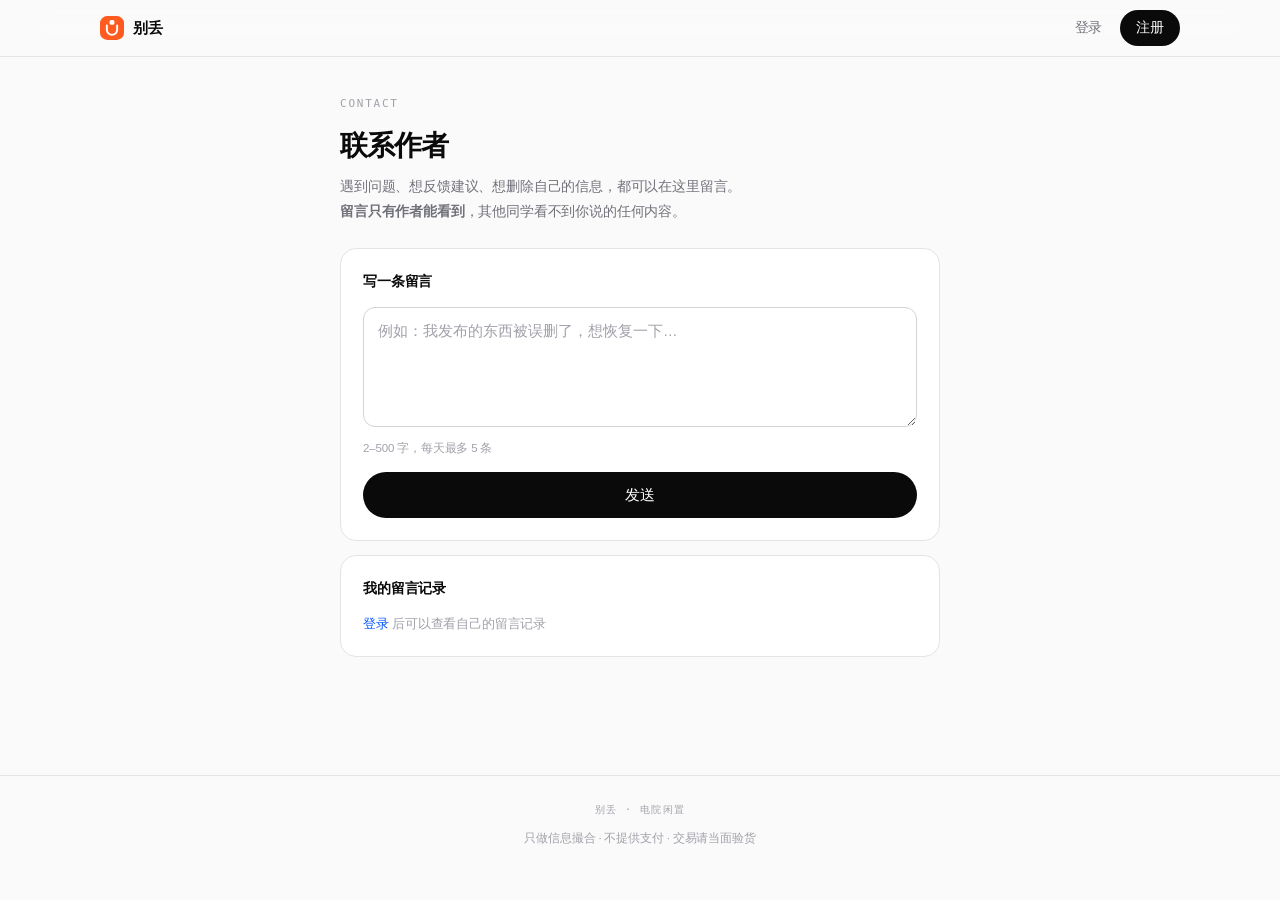
==== contact.html @ eb4ab4c1 "新增公告弹窗、联系作者、我的消息、站点状态显示，分类加校园服务" ====
<!DOCTYPE html>
<html lang="zh-CN">
<head>
<meta charset="UTF-8">
<meta name="viewport" content="width=device-width,initial-scale=1,viewport-fit=cover">
<meta name="theme-color" content="#fafafa">
<title>联系作者 · 别丢</title>
<link rel="stylesheet" href="assets/app.css">
</head>
<body>

<nav class="nav">
  <div class="nav-in">
    <a class="brand" href="index.html">
      <svg class="mark" viewBox="0 0 56 56" aria-hidden="true"><rect width="56" height="56" rx="17" fill="#FF5A1F"/><path d="M16 22v10a12 12 0 0 0 24 0V22" fill="none" stroke="#fff" stroke-width="4.6" stroke-linecap="round"/><rect x="22.4" y="9.2" width="11.2" height="11.2" rx="3.6" fill="#fff"/></svg>别丢
    </a>
    <div class="nav-links" id="navActions"></div>
  </div>
</nav>

<main class="wrap" style="max-width:640px;padding-top:38px">
  <div class="kicker" style="margin-bottom:12px">CONTACT</div>
  <h1 style="font-size:28px;letter-spacing:-.03em;margin-bottom:8px">联系作者</h1>
  <p style="font-size:13.5px;color:var(--ink-2);line-height:1.8;margin-bottom:24px">
    遇到问题、想反馈建议、想删除自己的信息，都可以在这里留言。<br>
    <strong>留言只有作者能看到</strong>，其他同学看不到你说的任何内容。
  </p>

  <div id="alert"></div>

  <div class="panel">
    <h2>写一条留言</h2>
    <form id="fbForm">
      <div class="field">
        <textarea id="fbBody" maxlength="500" placeholder="例如：我发布的东西被误删了，想恢复一下…" style="min-height:120px"></textarea>
        <div class="hint">2–500 字，每天最多 5 条</div>
      </div>
      <button class="btn block" id="fbBtn" type="submit">发送</button>
    </form>
  </div>

  <div class="panel">
    <h2>我的留言记录</h2>
    <div id="myList"><p style="font-size:13px;color:var(--ink-3)">加载中…</p></div>
  </div>
</main>

<footer class="foot">
  <div class="in">
    <div class="mono">别丢 · 电院闲置</div>
    <p>只做信息撮合 · 不提供支付 · 交易请当面验货</p>
  </div>
</footer>

<script src="assets/api.js"></script>
<script src="assets/auth.js"></script>
<script>
function renderList(rows) {
  const box = document.getElementById('myList');
  if (!rows.length) {
    box.innerHTML = '<p style="font-size:13px;color:var(--ink-3)">还没有留言过。有问题随时写给我们。</p>';
    return;
  }
  box.innerHTML = rows.map(r => `
    <div class="msg">
      <div class="txt">${esc(r.body)}</div>
      <div class="when">${esc(r.created_at)}</div>
      ${r.reply ? `<div style="margin-top:10px;background:var(--surface-2);border-radius:10px;padding:11px 13px">
        <div style="font-size:11.5px;color:var(--ink-3);margin-bottom:4px">作者回复</div>
        <div style="font-size:13.5px;line-height:1.7">${esc(r.reply)}</div></div>` : ''}
    </div>`).join('');
}

async function loadMy() {
  if (!Auth.logged) {
    document.getElementById('myList').innerHTML =
      '<p style="font-size:13px;color:var(--ink-3)"><a href="login.html?next=contact.html" style="color:var(--accent)">登录</a> 后可以查看自己的留言记录</p>';
    return;
  }
  try {
    const r = await api('/my/feedback');
    renderList(r.feedback);
  } catch (e) {
    document.getElementById('myList').innerHTML = `<p style="font-size:13px;color:var(--ink-3)">${esc(e.message)}</p>`;
  }
}

document.getElementById('fbForm').onsubmit = async (e) => {
  e.preventDefault();
  if (!Auth.requireLogin('contact.html')) return;
  const body = document.getElementById('fbBody').value.trim();
  const box = document.getElementById('alert');
  box.innerHTML = '';
  if (body.length < 2) { box.innerHTML = '<div class="alert err">至少写两个字</div>'; return; }

  const btn = document.getElementById('fbBtn');
  btn.disabled = true;
  btn.textContent = '发送中…';
  try {
    await api('/feedback', { method: 'POST', body: { body } });
    document.getElementById('fbBody').value = '';
    box.innerHTML = '<div class="alert ok">已收到，作者会尽快查看</div>';
    loadMy();
  } catch (err) {
    box.innerHTML = `<div class="alert err">${esc(err.message)}</div>`;
  } finally {
    btn.disabled = false;
    btn.textContent = '发送';
  }
};

(async function () {
  await paintNav();
  await loadMy();
})();
</script>
</body>
</html>
---- assets/app.css ----
/* ============================================================
   校园二手 · 设计系统
   简约 / 高级 / 高科技感
   ============================================================ */

:root{
  /* 色彩 */
  --bg:#fafafa;
  --surface:#ffffff;
  --surface-2:#f4f4f5;
  --ink:#0a0a0b;
  --ink-2:#71717a;
  --ink-3:#a1a1aa;
  --line:#e4e4e7;
  --line-strong:#d4d4d8;
  --accent:#0055ff;
  --accent-2:#00c2ff;
  --accent-soft:rgba(0,85,255,.07);
  --danger:#d70015;
  --success:#0a7d32;
  --warn:#8a6100;

  /* 字体 */
  --font:-apple-system,BlinkMacSystemFont,"PingFang SC","SF Pro SC","Helvetica Neue",Arial,sans-serif;
  --mono:"SF Mono",ui-monospace,SFMono-Regular,Menlo,"JetBrains Mono",monospace;

  /* 圆角 */
  --r-sm:8px;
  --r-md:12px;
  --r-lg:16px;
  --r-xl:22px;

  /* 阴影（极轻） */
  --shadow-1:0 1px 2px rgba(0,0,0,.04);
  --shadow-2:0 8px 24px -12px rgba(0,0,0,.12);
}

*{margin:0;padding:0;box-sizing:border-box;-webkit-tap-highlight-color:transparent}
html{-webkit-text-size-adjust:100%}

body{
  font-family:var(--font);
  background:var(--bg);
  color:var(--ink);
  font-size:15px;
  line-height:1.55;
  letter-spacing:-.011em;
  -webkit-font-smoothing:antialiased;
  font-variant-numeric:tabular-nums;
}

a{color:inherit;text-decoration:none}
button,input,textarea,select{font-family:inherit}

/* ============ 导航 ============ */
.nav{
  position:sticky;top:0;z-index:50;
  background:rgba(250,250,250,.82);
  -webkit-backdrop-filter:saturate(180%) blur(20px);
  backdrop-filter:saturate(180%) blur(20px);
  border-bottom:1px solid var(--line);
}
.nav-in{
  max-width:1120px;margin:0 auto;height:56px;
  display:flex;align-items:center;justify-content:space-between;
  padding:0 20px;
}
.brand{display:flex;align-items:center;gap:9px;font-size:15px;font-weight:600;letter-spacing:-.02em}
.brand .mark{
  width:24px;height:24px;flex-shrink:0;display:block;
}
.nav-links{display:flex;align-items:center;gap:6px}
.nav-links a{
  font-size:13.5px;color:var(--ink-2);padding:7px 12px;border-radius:8px;
  transition:color .15s,background .15s;
}
.nav-links a:hover{color:var(--ink);background:var(--surface-2)}
.nav-links a.primary{
  background:var(--ink);color:#fff;font-weight:500;padding:8px 16px;border-radius:999px;
}
.nav-links a.primary:hover{opacity:.86}

/* ============ Hero ============ */
.hero{position:relative;overflow:hidden;border-bottom:1px solid var(--line)}
.hero::before{
  content:"";position:absolute;inset:0;
  background:
    radial-gradient(720px circle at 50% -20%,rgba(0,85,255,.09),transparent 62%),
    linear-gradient(to bottom,transparent,rgba(250,250,250,.6));
  pointer-events:none;
}
.hero::after{
  content:"";position:absolute;inset:0;
  background-image:
    linear-gradient(rgba(0,0,0,.028) 1px,transparent 1px),
    linear-gradient(90deg,rgba(0,0,0,.028) 1px,transparent 1px);
  background-size:34px 34px;
  -webkit-mask-image:radial-gradient(600px circle at 50% 0%,#000 20%,transparent 78%);
  mask-image:radial-gradient(600px circle at 50% 0%,#000 20%,transparent 78%);
  pointer-events:none;
}
.hero-in{
  position:relative;z-index:1;
  max-width:1120px;margin:0 auto;padding:56px 20px 36px;
}
.kicker{
  font-family:var(--mono);font-size:11px;letter-spacing:.16em;
  text-transform:uppercase;color:var(--ink-3);margin-bottom:16px;
}
.hero h1{
  font-size:clamp(28px,6vw,44px);line-height:1.12;font-weight:600;
  letter-spacing:-.035em;margin-bottom:14px;
}
.hero h1 em{
  font-style:normal;
  background:linear-gradient(100deg,var(--accent),var(--accent-2));
  -webkit-background-clip:text;background-clip:text;color:transparent;
}
.hero p{font-size:14.5px;color:var(--ink-2);max-width:34em;line-height:1.7}

/* 搜索 */
.search{
  position:relative;max-width:460px;margin-top:26px;
}
.search input{
  width:100%;height:46px;border:1px solid var(--line-strong);border-radius:var(--r-md);
  background:var(--surface);padding:0 16px 0 42px;font-size:14.5px;color:var(--ink);
  outline:none;transition:border-color .15s,box-shadow .15s;
}
.search input::placeholder{color:var(--ink-3)}
.search input:focus{border-color:var(--accent);box-shadow:0 0 0 3px var(--accent-soft)}
.search .ico{
  position:absolute;left:15px;top:50%;transform:translateY(-50%);
  width:15px;height:15px;border:1.5px solid var(--ink-3);border-radius:50%;
}
.search .ico::after{
  content:"";position:absolute;right:-4px;bottom:-3px;width:6px;height:1.5px;
  background:var(--ink-3);transform:rotate(45deg);border-radius:2px;
}

/* ============ 主体 ============ */
.wrap{max-width:1120px;margin:0 auto;padding:0 20px 64px}

/* 分类 */
.chips{
  display:flex;gap:8px;overflow-x:auto;padding:20px 0 22px;
  scrollbar-width:none;-webkit-overflow-scrolling:touch;
}
.chips::-webkit-scrollbar{display:none}
.chip{
  flex:0 0 auto;font-size:13px;padding:8px 15px;border-radius:999px;
  border:1px solid var(--line);background:var(--surface);color:var(--ink-2);
  transition:all .16s;white-space:nowrap;
}
.chip:hover{border-color:var(--line-strong);color:var(--ink)}
.chip.on{background:var(--ink);border-color:var(--ink);color:#fff;font-weight:500}

/* 网格 */
.grid{
  display:grid;gap:14px;
  grid-template-columns:repeat(2,minmax(0,1fr));
}
@media(min-width:600px){.grid{grid-template-columns:repeat(3,minmax(0,1fr));gap:18px}}
@media(min-width:960px){.grid{grid-template-columns:repeat(4,minmax(0,1fr))}}

/* 商品卡片 */
.card{
  display:flex;flex-direction:column;
  background:var(--surface);border:1px solid var(--line);border-radius:var(--r-lg);
  overflow:hidden;transition:border-color .18s,transform .18s,box-shadow .18s;
}
.card:hover{
  border-color:var(--line-strong);
  transform:translateY(-2px);
  box-shadow:var(--shadow-2);
}
.card .shot{
  position:relative;width:100%;aspect-ratio:1/1;background:var(--surface-2);overflow:hidden;
}
.card .shot img{width:100%;height:100%;object-fit:cover;display:block}
.card .shot .none{
  position:absolute;inset:0;display:grid;place-items:center;
  font-family:var(--mono);font-size:10px;letter-spacing:.14em;color:var(--ink-3);
}
.card .body{padding:12px 13px 14px;display:flex;flex-direction:column;gap:6px;flex:1}
.card .title{
  font-size:13.5px;font-weight:500;line-height:1.42;letter-spacing:-.01em;
  display:-webkit-box;-webkit-line-clamp:2;-webkit-box-orient:vertical;overflow:hidden;
  min-height:38px;
}
.card .price{
  font-family:var(--mono);font-size:15px;font-weight:600;letter-spacing:-.02em;
}
.card .price small{font-size:11px;font-weight:400;color:var(--ink-3);margin-left:2px}
.card .meta{
  display:flex;align-items:center;justify-content:space-between;
  font-size:11px;color:var(--ink-3);margin-top:auto;
}
.card .cat{
  font-family:var(--mono);font-size:9.5px;letter-spacing:.08em;
  text-transform:uppercase;color:var(--ink-3);
  border:1px solid var(--line);border-radius:5px;padding:2px 6px;
}

/* 状态徽章 */
.badge{
  display:inline-flex;align-items:center;gap:5px;
  font-size:11px;padding:3px 9px;border-radius:999px;
  border:1px solid var(--line);color:var(--ink-2);background:var(--surface);
}
.badge::before{
  content:"";width:5px;height:5px;border-radius:50%;background:var(--ink-3);
}
.badge.on::before{background:var(--success)}
.badge.sold::before{background:var(--ink-3)}
.badge.warn::before{background:#d9a300}
.badge.off::before{background:var(--danger)}

/* ============ 面板 / 表单 ============ */
.panel{
  background:var(--surface);border:1px solid var(--line);
  border-radius:var(--r-lg);padding:22px 22px;margin-bottom:14px;
}
.panel h2{
  font-size:14px;font-weight:600;letter-spacing:-.01em;margin-bottom:14px;
}
.field{margin-bottom:15px}
.field label{
  display:block;font-size:12px;color:var(--ink-2);margin-bottom:7px;letter-spacing:.01em;
}
.field .hint{font-size:11.5px;color:var(--ink-3);margin-top:6px;line-height:1.6}
input[type=text],input[type=password],input[type=number],textarea,select{
  width:100%;border:1px solid var(--line-strong);border-radius:var(--r-md);
  background:var(--surface);padding:12px 14px;font-size:14.5px;color:var(--ink);
  outline:none;transition:border-color .15s,box-shadow .15s;
}
input:focus,textarea:focus,select:focus{
  border-color:var(--accent);box-shadow:0 0 0 3px var(--accent-soft);
}
input::placeholder,textarea::placeholder{color:var(--ink-3)}
textarea{resize:vertical;min-height:96px;line-height:1.6}

/* 按钮 */
.btn{
  display:inline-flex;align-items:center;justify-content:center;
  height:46px;padding:0 24px;border-radius:999px;border:none;
  background:var(--ink);color:#fff;font-size:14.5px;font-weight:500;
  cursor:pointer;transition:opacity .15s,transform .1s;
}
.btn:hover{opacity:.87}
.btn:active{transform:scale(.985)}
.btn[disabled]{opacity:.45;pointer-events:none}
.btn.block{width:100%}
.btn.ghost{background:var(--surface);color:var(--ink);border:1px solid var(--line-strong)}
.btn.ghost:hover{background:var(--surface-2)}
.btn.danger{background:var(--surface);color:var(--danger);border:1px solid #f0c9c6}
.btn.sm{height:34px;padding:0 14px;font-size:12.5px}

/* 提示 */
.alert{padding:11px 14px;border-radius:var(--r-sm);font-size:13px;line-height:1.6;margin-bottom:14px}
.alert.err{background:#fff2f1;color:var(--danger)}
.alert.ok{background:#f0f9f1;color:var(--success)}
.alert.info{background:var(--surface-2);color:var(--ink-2)}

/* 空状态 */
.empty{
  text-align:center;padding:80px 20px;color:var(--ink-3);
}
.empty .big{
  font-family:var(--mono);font-size:11px;letter-spacing:.2em;text-transform:uppercase;
  margin-bottom:12px;color:var(--ink-3);
}
.empty p{font-size:13.5px;line-height:1.8}

/* 页脚 */
.foot{
  border-top:1px solid var(--line);margin-top:40px;
  padding:26px 20px 40px;text-align:center;
}
.foot .in{max-width:1120px;margin:0 auto}
.foot p{font-size:11.5px;color:var(--ink-3);line-height:1.9}
.foot a{color:var(--ink-2)}
.foot .mono{font-family:var(--mono);font-size:10px;letter-spacing:.14em;text-transform:uppercase;
  color:var(--ink-3);margin-bottom:10px}

/* 详情页 */
.detail{display:grid;gap:22px;padding-top:26px}
@media(min-width:860px){.detail{grid-template-columns:1.25fr 1fr;align-items:start}}
.gallery{border-radius:var(--r-xl);overflow:hidden;border:1px solid var(--line);background:var(--surface)}
.gallery img{width:100%;display:block}
.gallery .ph{aspect-ratio:1/1;display:grid;place-items:center;color:var(--ink-3);
  font-family:var(--mono);font-size:10px;letter-spacing:.16em;background:var(--surface-2)}
.detail h1{font-size:24px;font-weight:600;letter-spacing:-.03em;line-height:1.3;margin-bottom:10px}
.price-xl{
  font-family:var(--mono);font-size:34px;font-weight:600;letter-spacing:-.04em;margin:16px 0 6px;
}
.price-xl small{font-size:13px;font-weight:400;color:var(--ink-3);margin-left:4px}
.desc{
  white-space:pre-wrap;font-size:14px;line-height:1.8;color:var(--ink-2);margin-top:6px;
}
.kv{display:flex;gap:10px;font-size:12.5px;color:var(--ink-2);flex-wrap:wrap;margin-top:12px}
.kv span{display:inline-flex;align-items:center;gap:5px}

/* 留言 */
.msg{padding:14px 0;border-top:1px solid var(--line)}
.msg:first-of-type{border-top:none}
.msg .who{font-size:12.5px;font-weight:600;margin-bottom:5px}
.msg .txt{font-size:14px;line-height:1.7;white-space:pre-wrap;word-break:break-word}
.msg .when{font-family:var(--mono);font-size:10.5px;color:var(--ink-3);margin-top:6px;letter-spacing:.04em}

/* 骨架屏 */
.skel{
  background:linear-gradient(100deg,var(--surface-2) 30%,#ebebee 50%,var(--surface-2) 70%);
  background-size:200% 100%;animation:shimmer 1.4s infinite;
}
@keyframes shimmer{from{background-position:180% 0}to{background-position:-40% 0}}

/* Toast */
.toast{
  position:fixed;left:50%;bottom:80px;transform:translateX(-50%) translateY(8px);
  background:rgba(10,10,11,.92);color:#fff;font-size:13px;
  padding:10px 18px;border-radius:999px;opacity:0;pointer-events:none;
  transition:opacity .2s,transform .2s;z-index:100;white-space:nowrap;
  -webkit-backdrop-filter:blur(10px);backdrop-filter:blur(10px);max-width:90vw;
}
.toast.show{opacity:1;transform:translateX(-50%) translateY(0)}

/* 发布页图片 */
.picker{
  border:1px dashed var(--line-strong);border-radius:var(--r-md);
  padding:18px;text-align:center;color:var(--ink-3);font-size:13px;cursor:pointer;
  transition:border-color .15s,background .15s;
}
.picker:hover{border-color:var(--accent);background:var(--accent-soft);color:var(--accent)}
.thumbs{display:flex;gap:8px;margin-top:10px;flex-wrap:wrap}
.thumb{
  position:relative;width:76px;height:76px;border-radius:var(--r-sm);overflow:hidden;
  border:1px solid var(--line);
}
.thumb img{width:100%;height:100%;object-fit:cover;display:block}
.thumb .x{
  position:absolute;top:2px;right:2px;width:18px;height:18px;border-radius:50%;
  background:rgba(0,0,0,.6);color:#fff;font-size:11px;display:grid;place-items:center;
  cursor:pointer;
}

/* 我的列表 */
.row{
  display:flex;gap:12px;padding:14px;background:var(--surface);
  border:1px solid var(--line);border-radius:var(--r-md);margin-bottom:10px;
}
.row img{width:68px;height:68px;border-radius:var(--r-sm);object-fit:cover;background:var(--surface-2)}
.row .info{flex:1;min-width:0}
.row .t{font-size:14px;font-weight:500;line-height:1.4}
.row .p{font-family:var(--mono);font-size:13.5px;font-weight:600;margin-top:5px}
.row .m{font-size:11.5px;color:var(--ink-3);margin-top:6px;display:flex;gap:8px;align-items:center}

/* 表单底部 */
.form-foot{font-size:11.5px;color:var(--ink-3);line-height:1.8;margin-top:16px;text-align:center}
.form-foot a{color:var(--accent)}

/* 加载条 */
.loadbar{
  position:fixed;top:0;left:0;height:2px;background:var(--accent);
  width:0;z-index:200;transition:width .2s,opacity .3s;
}
.loadbar.done{opacity:0}

/* ============ 开关 ============ */
.switch{position:relative;display:inline-block;width:46px;height:27px;flex-shrink:0}
.switch input{opacity:0;width:0;height:0;position:absolute}
.switch .slider{
  position:absolute;inset:0;cursor:pointer;background:#e4e4e7;border-radius:999px;
  transition:background .22s cubic-bezier(.4,0,.2,1);
}
.switch .slider::before{
  content:"";position:absolute;width:21px;height:21px;left:3px;top:3px;
  background:#fff;border-radius:50%;box-shadow:0 1px 3px rgba(0,0,0,.18);
  transition:transform .24s cubic-bezier(.34,1.4,.64,1);
}
.switch input:checked + .slider{background:#0a7d32}
.switch input:checked + .slider::before{transform:translateX(19px)}
.switch input:focus-visible + .slider{box-shadow:0 0 0 3px var(--accent-soft)}

/* ============ 统计卡 ============ */
.stats{display:grid;grid-template-columns:repeat(4,1fr);gap:8px}
.stat{background:var(--surface);border:1px solid var(--line);border-radius:12px;padding:12px 10px;text-align:center}
.stat .n{font-family:var(--mono);font-size:21px;font-weight:600;letter-spacing:-.03em;line-height:1.2}
.stat .l{font-size:11px;color:var(--ink-3);margin-top:3px}

/* ============ 动效 ============ */
@keyframes pageIn{from{opacity:0}to{opacity:1}}
@keyframes fadeUp{from{opacity:0;transform:translateY(10px)}to{opacity:1;transform:none}}
@keyframes fadeIn{from{opacity:0}to{opacity:1}}

/* 入场动画仅在页面可见时启用（.anim-ready 由 JS 添加） */
.anim-ready body{animation:pageIn .32s ease}

/* 卡片：只淡入，不锁 transform（避免和 hover 冲突） */
.anim-ready .card{animation:fadeIn .42s cubic-bezier(.22,.61,.36,1)}
.anim-ready .card:nth-child(1){animation-delay:.02s}
.anim-ready .card:nth-child(2){animation-delay:.06s}
.anim-ready .card:nth-child(3){animation-delay:.10s}
.anim-ready .card:nth-child(4){animation-delay:.14s}
.anim-ready .card:nth-child(5){animation-delay:.18s}
.anim-ready .card:nth-child(6){animation-delay:.22s}
.anim-ready .card:nth-child(n+7){animation-delay:.26s}

/* 图片淡入 */
.card .shot img,.gallery img{opacity:1}
/* 加载中的骨架底 */
.card .shot{background:var(--surface-2)}
.card .shot img{background:var(--surface-2)}

/* 列表行动效 */
.anim-ready .anim{animation:fadeUp .42s cubic-bezier(.22,.61,.36,1)}

/* 详情页信息块 */
.anim-ready .detail > div:last-child{animation:fadeUp .5s .06s cubic-bezier(.22,.61,.36,1)}

/* 按钮微交互 */
.btn{transition:opacity .16s,transform .12s cubic-bezier(.34,1.4,.64,1),background .16s}
.btn:hover{transform:translateY(-1px)}
.btn:active{transform:scale(.97)}

/* 分类 chip 微交互 */
.chip{transition:background .16s,border-color .16s,color .16s,transform .12s}
.chip:active{transform:scale(.96)}

/* 输入框聚焦轻微上浮 */
input:focus,textarea:focus,select:focus{transform:translateY(-1px)}

/* 面板进入 */
.anim-ready .panel{animation:fadeUp .45s cubic-bezier(.22,.61,.36,1)}
.anim-ready .panel:nth-of-type(2){animation-delay:.05s}
.anim-ready .panel:nth-of-type(3){animation-delay:.1s}

/* 空状态 */
.anim-ready .empty{animation:fadeIn .6s .1s}

/* 尊重系统的"减少动态效果"设置 */
@media (prefers-reduced-motion: reduce){
  *,*::before,*::after{animation:none!important;transition:none!important}
  .card .shot img,.gallery img{opacity:1}
}

/* 图片加载失败时的占位 */
.card .shot.ph-fail::after{
  content:"图片加载失败";
  position:absolute;inset:0;display:grid;place-items:center;
  font-family:var(--mono);font-size:10px;letter-spacing:.1em;color:var(--ink-3);
}
.card .shot{position:relative}
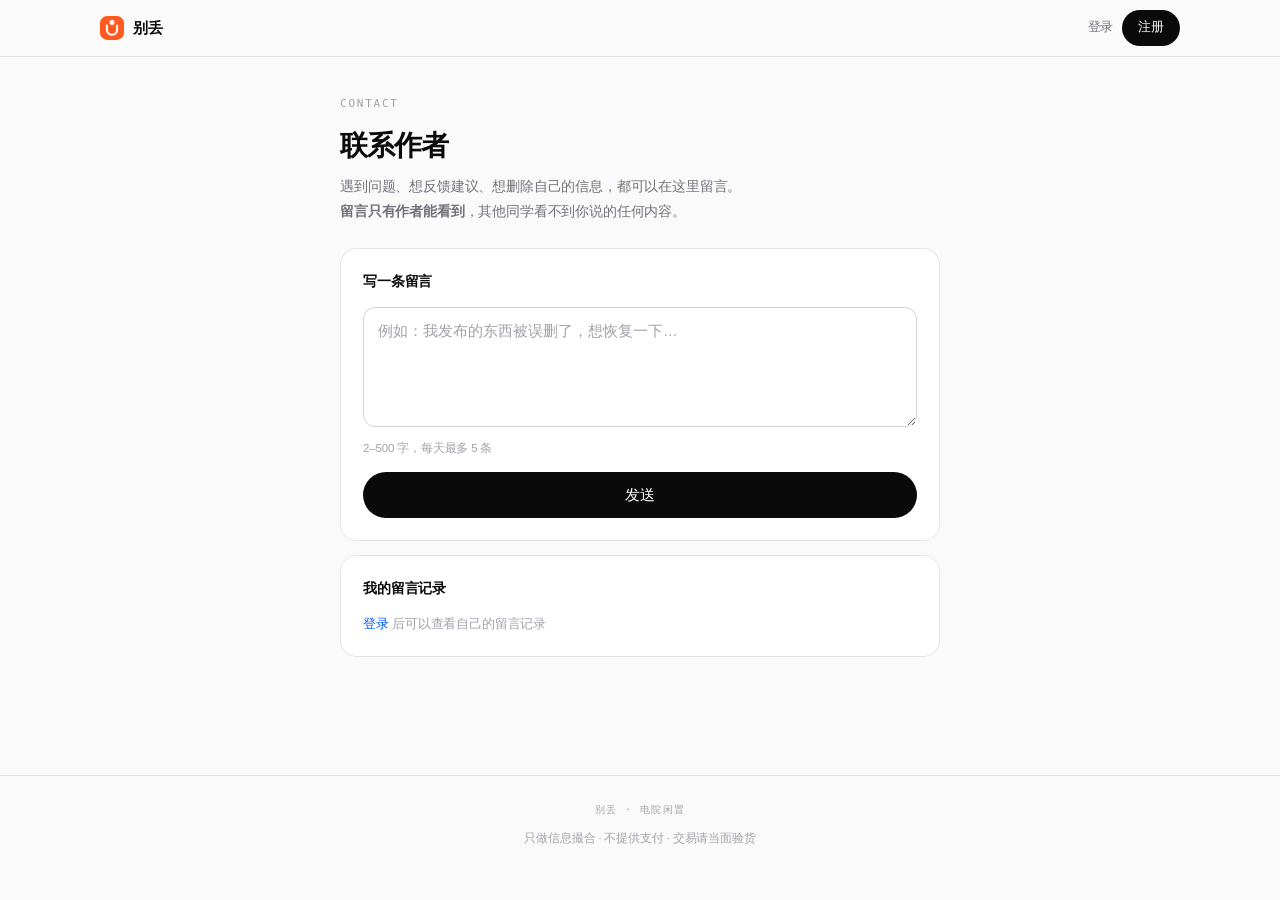
==== commit db819c67: "静态资源加版本号，避免浏览器缓存旧版样式" ====
--- a/contact.html
+++ b/contact.html
@@ -5,7 +5,7 @@
 <meta name="viewport" content="width=device-width,initial-scale=1,viewport-fit=cover">
 <meta name="theme-color" content="#fafafa">
 <title>联系作者 · 别丢</title>
-<link rel="stylesheet" href="assets/app.css">
+<link rel="stylesheet" href="assets/app.css?v=20261023a">
 </head>
 <body>
 
@@ -52,8 +52,8 @@
   </div>
 </footer>
 
-<script src="assets/api.js"></script>
-<script src="assets/auth.js"></script>
+<script src="assets/api.js?v=20261023a"></script>
+<script src="assets/auth.js?v=20261023a"></script>
 <script>
 function renderList(rows) {
   const box = document.getElementById('myList');
--- a/assets/app.css
+++ b/assets/app.css
@@ -65,13 +65,15 @@
   display:flex;align-items:center;justify-content:space-between;
   padding:0 20px;
 }
-.brand{display:flex;align-items:center;gap:9px;font-size:15px;font-weight:600;letter-spacing:-.02em}
+.brand{display:flex;align-items:center;gap:9px;font-size:15px;font-weight:600;letter-spacing:-.02em;white-space:nowrap;flex-shrink:0}
 .brand .mark{
   width:24px;height:24px;flex-shrink:0;display:block;
 }
 .nav-links{display:flex;align-items:center;gap:6px}
+.nav-links{gap:2px}
 .nav-links a{
-  font-size:13.5px;color:var(--ink-2);padding:7px 12px;border-radius:8px;
+  font-size:12.5px;color:var(--ink-2);padding:6px 7px;border-radius:8px;
+  white-space:nowrap;
   transition:color .15s,background .15s;
 }
 .nav-links a:hover{color:var(--ink);background:var(--surface-2)}
@@ -451,3 +453,40 @@
   font-family:var(--mono);font-size:10px;letter-spacing:.1em;color:var(--ink-3);
 }
 .card .shot{position:relative}
+
+/* ============ 通用弹窗 ============ */
+.modal{
+  position:fixed;inset:0;z-index:300;background:rgba(10,10,11,.5);
+  display:none;align-items:center;justify-content:center;padding:22px;
+}
+.modal.show{display:flex}
+.modal .box{
+  width:100%;max-width:460px;background:#fff;border-radius:18px;
+  padding:26px 24px 22px;max-height:82vh;overflow-y:auto;
+  animation:popIn .26s cubic-bezier(.22,.61,.36,1);
+}
+@keyframes popIn{from{transform:scale(.96)}to{transform:none}}
+.modal h2{font-size:19px;font-weight:600;letter-spacing:-.02em;margin-bottom:8px}
+.modal .meta{font-size:11.5px;color:var(--ink-3);font-family:var(--mono);letter-spacing:.04em;margin-bottom:16px}
+.modal .content{font-size:14.5px;line-height:1.85;color:var(--ink-2);white-space:pre-wrap;word-break:break-word}
+.modal .actions{margin-top:22px}
+
+/* 消息红点 */
+.dot{
+  display:inline-block;min-width:17px;height:17px;padding:0 5px;margin-left:5px;
+  background:var(--danger);color:#fff;border-radius:9px;
+  font-size:10.5px;line-height:17px;text-align:center;font-weight:600;
+  vertical-align:middle;
+}
+
+/* 站点状态 */
+.site-status{
+  display:inline-flex;align-items:center;gap:7px;
+  font-size:11.5px;color:var(--ink-3);margin-top:6px;
+}
+.site-status .led{
+  width:6px;height:6px;border-radius:50%;background:#0a7d32;
+  box-shadow:0 0 0 3px rgba(10,125,50,.12);
+}
+.site-status.busy .led{background:#b25b00;box-shadow:0 0 0 3px rgba(178,91,0,.14)}
+.site-status.heavy .led{background:#d70015;box-shadow:0 0 0 3px rgba(215,0,21,.14)}
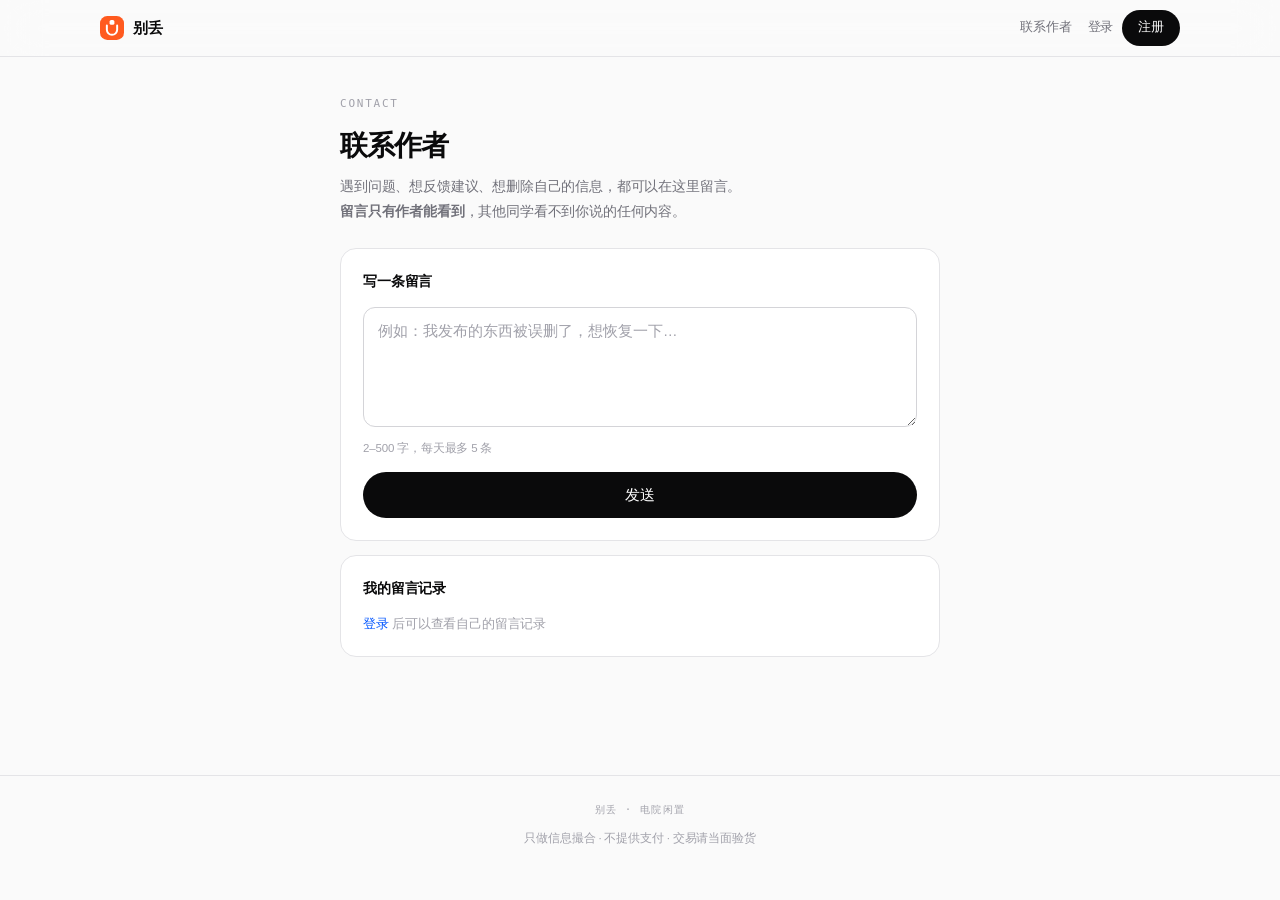
==== commit 3c46d6fc: "修复留言页 500（参数错位）；未登录也显示联系作者入口" ====
--- a/contact.html
+++ b/contact.html
@@ -5,7 +5,7 @@
 <meta name="viewport" content="width=device-width,initial-scale=1,viewport-fit=cover">
 <meta name="theme-color" content="#fafafa">
 <title>联系作者 · 别丢</title>
-<link rel="stylesheet" href="assets/app.css?v=20261023a">
+<link rel="stylesheet" href="assets/app.css?v=20261023d">
 </head>
 <body>
 
@@ -52,8 +52,8 @@
   </div>
 </footer>
 
-<script src="assets/api.js?v=20261023a"></script>
-<script src="assets/auth.js?v=20261023a"></script>
+<script src="assets/api.js?v=20261023d"></script>
+<script src="assets/auth.js?v=20261023d"></script>
 <script>
 function renderList(rows) {
   const box = document.getElementById('myList');
